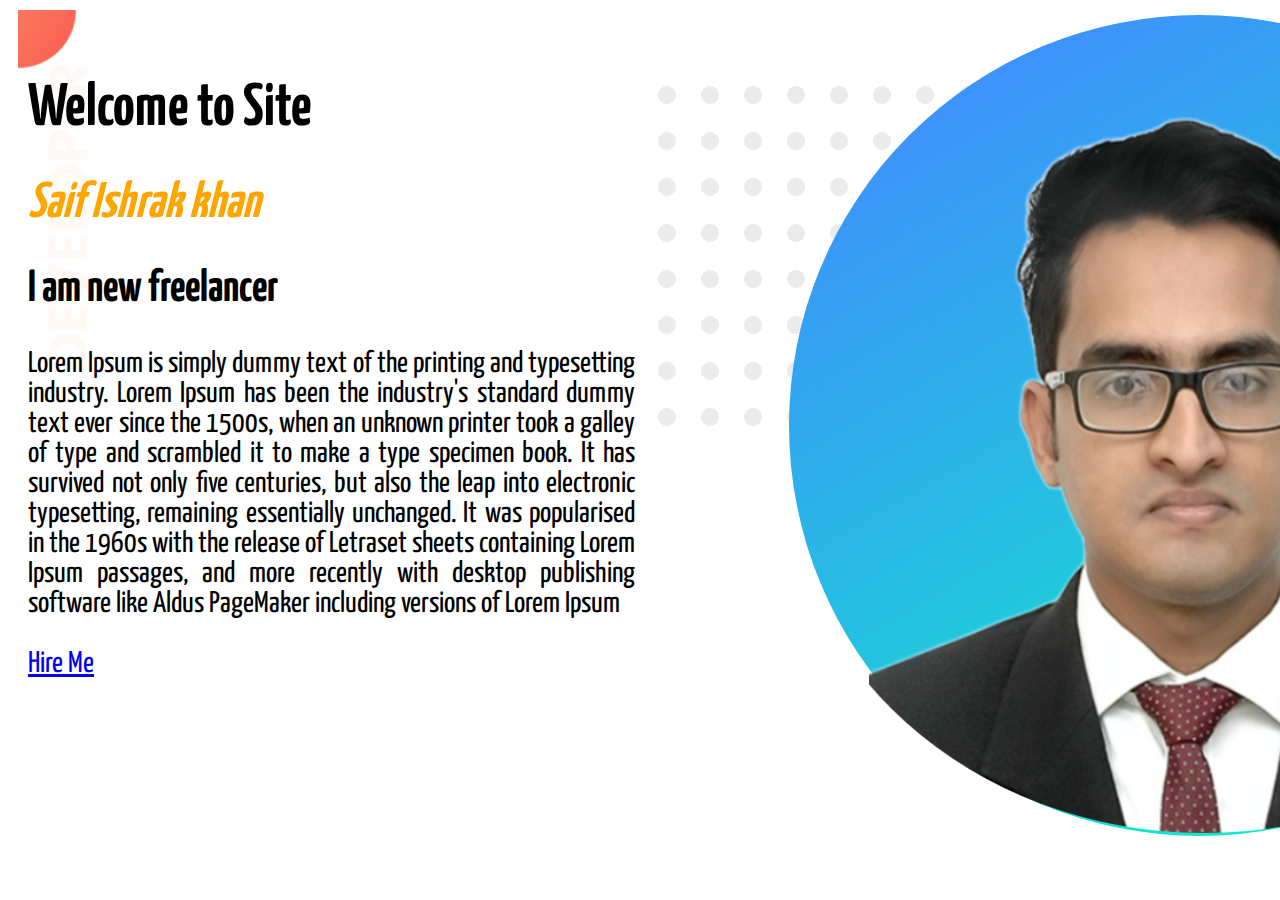
==== indes.html @ d19b3200 "first commit" ====
<!DOCTYPE html>
<html lang="en">

<head>

    <meta charset="UTF-8">
    <meta http-equiv="X-UA-Compatible" content="IE=edge">
    <meta name="viewport" content="width=device-width, initial-scale=1.0">
    <title>practices-2</title>
    <link rel="stylesheet" href="https://fonts.googleapis.com/css2?family=Qahiri&family=Yanone+Kaffeesatz:wght@300&display=swap" rel="stylesheet">
</head>

<body>
    <link rel="stylesheet" href="style.css">
    <section class="top">
        <div class="half-1">
            <h1>Welcome to Site</h1>
            <h1 id="name">Saif Ishrak khan</h1>
            <h2>I am new freelancer</h2>
            <p>Lorem Ipsum is simply dummy text of the printing and typesetting industry. Lorem Ipsum has been the industry's standard dummy text ever since the 1500s, when an unknown printer took a galley of type and scrambled it to make a type specimen
                book. It has survived not only five centuries, but also the leap into electronic typesetting, remaining essentially unchanged. It was popularised in the 1960s with the release of Letraset sheets containing Lorem Ipsum passages, and more
                recently with desktop publishing software like Aldus PageMaker including versions of Lorem Ipsum </p>
            <a class="button" href="https://www.lipsum.com/">Hire Me</a>
        </div>
        <div class="half-2">
            <img src="images/1.png" alt="">
        </div>
    </section>
</body>

</html>
---- style.css ----
body {
    font-family: 'Yanone Kaffeesatz', sans-serif;
    margin: o;
}

#name {
    color: orange;
    font-style: oblique;
    font-size: 50px;
}

h1 {
    font-size: 60px
}

.top {
    margin: 10px;
    display: flex;
    background-image: url(images/top-banner.png);
    background-repeat: no-repeat;
    align-items: center;
    padding: 5px;
}

.half-1 {
    text-align: justify;
    width: 50%;
    align-self: baseline;
    border: 10px;
    padding: 5px;
    padding-top: 25px;
    font-size: 30px;
}

.half-2 {
    width: 50%;
}
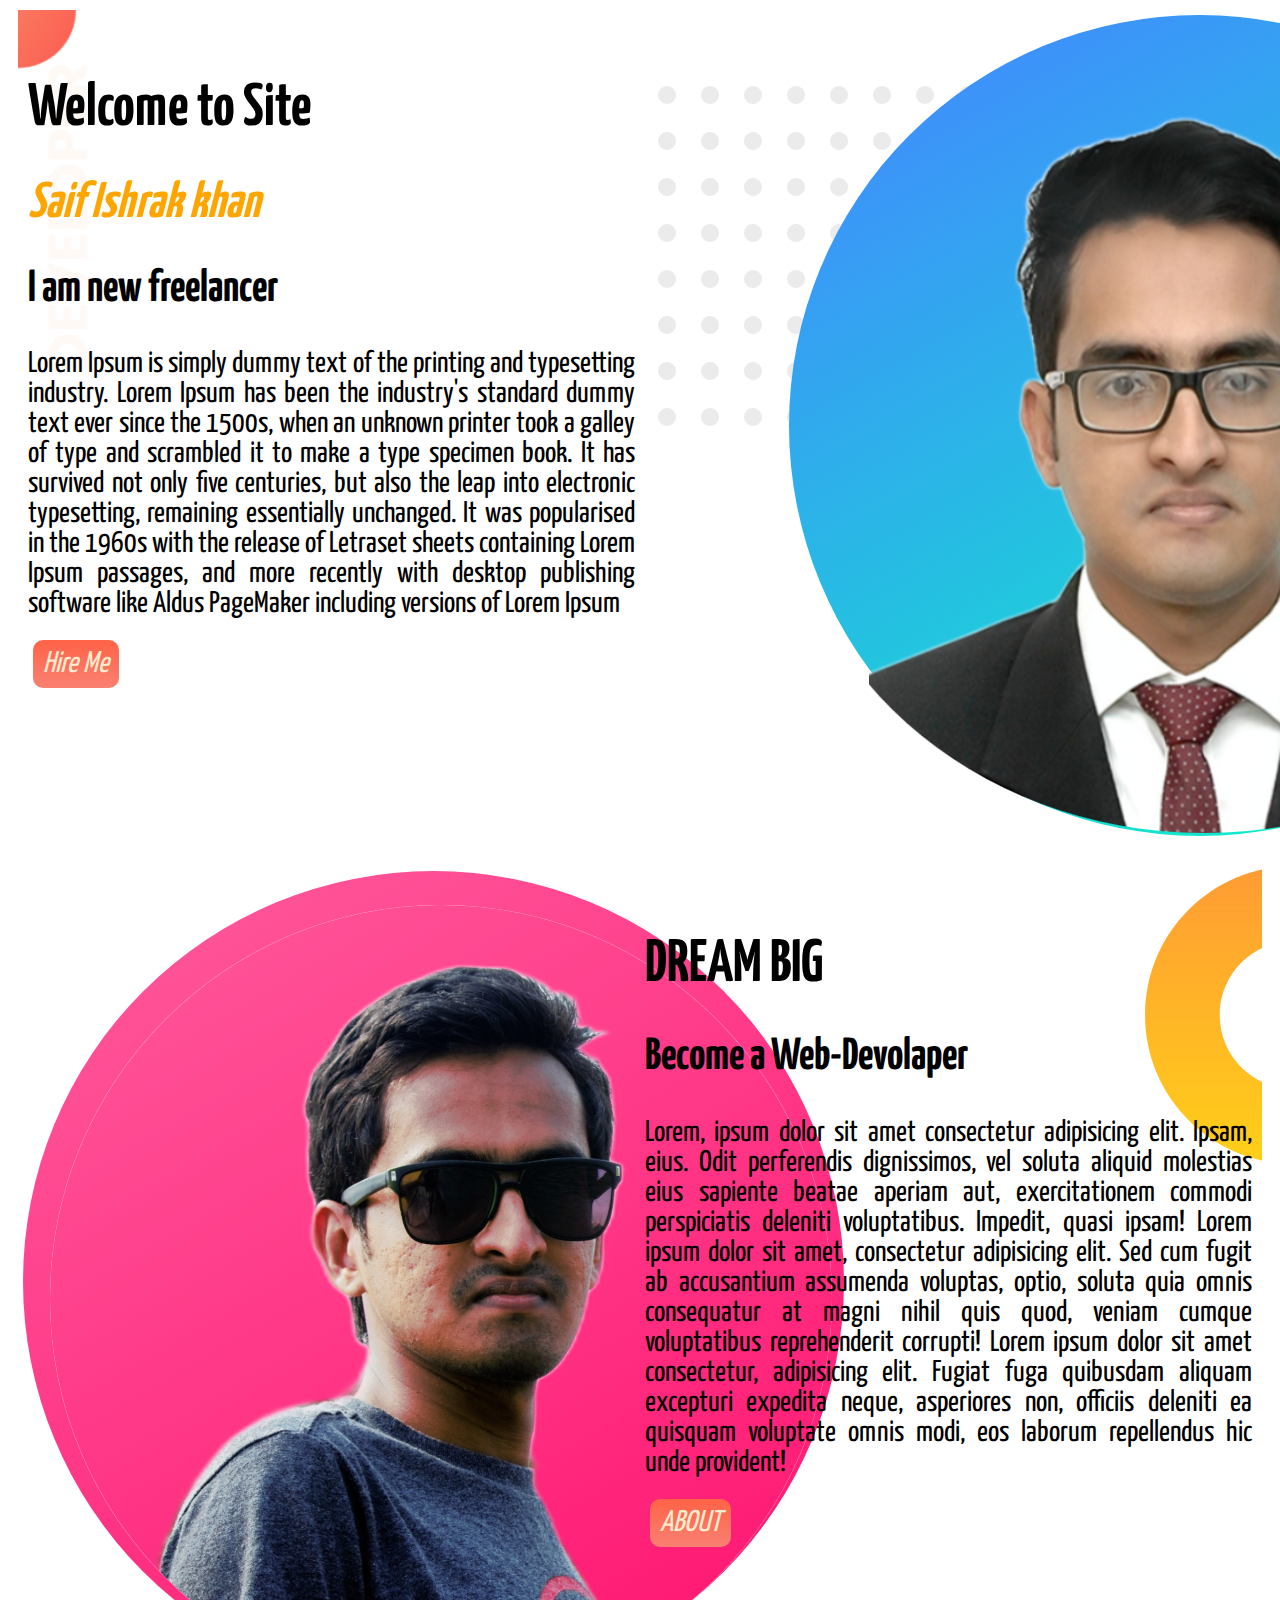
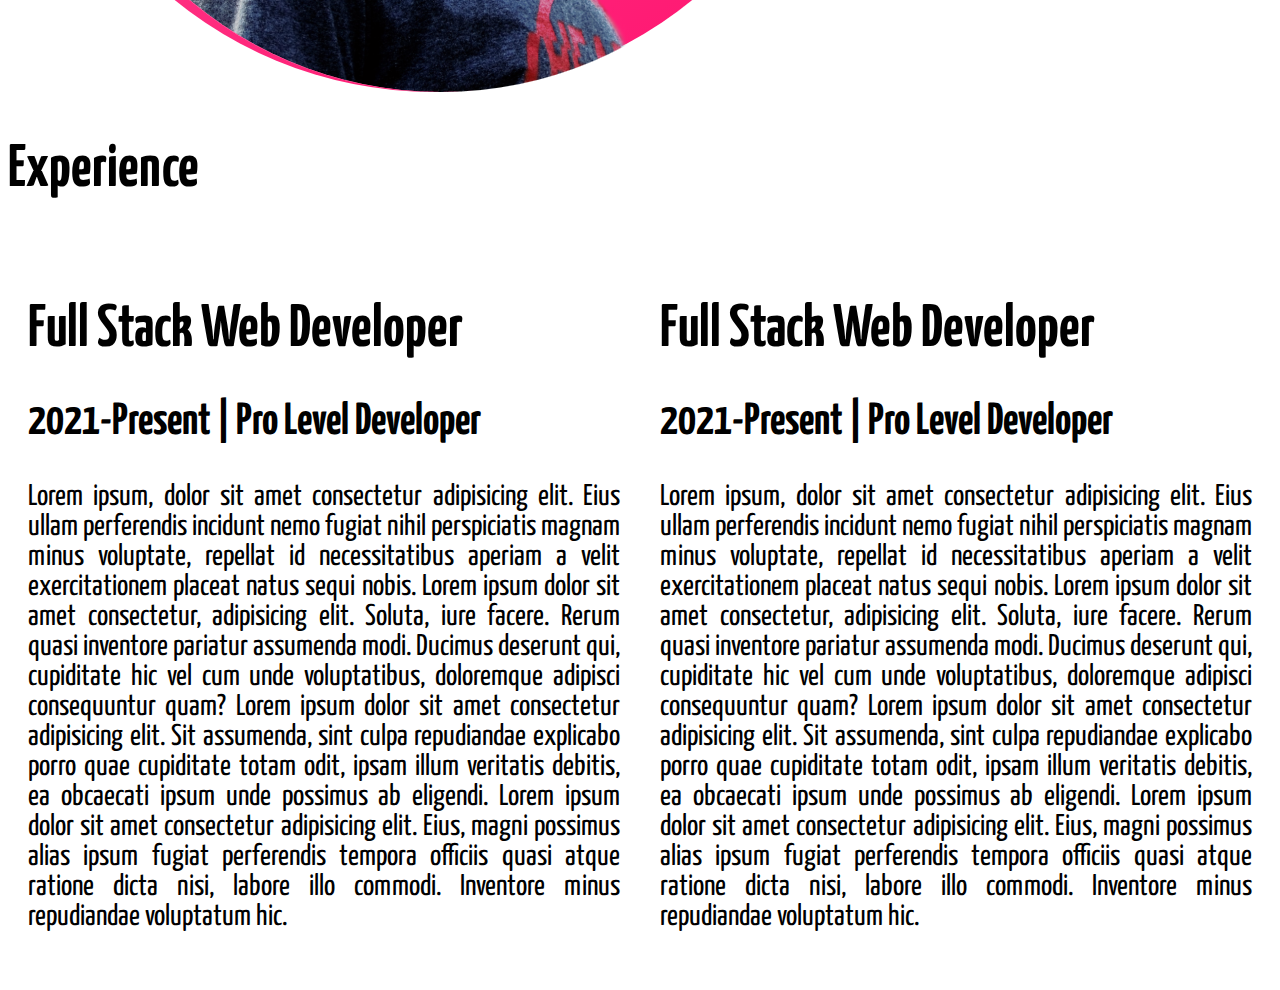
==== commit 16c501eb: "2nd" ====
--- a/indes.html
+++ b/indes.html
@@ -12,7 +12,7 @@
 
 <body>
     <link rel="stylesheet" href="style.css">
-    <section class="top">
+    <section class="top-1">
         <div class="half-1">
             <h1>Welcome to Site</h1>
             <h1 id="name">Saif Ishrak khan</h1>
@@ -20,12 +20,52 @@
             <p>Lorem Ipsum is simply dummy text of the printing and typesetting industry. Lorem Ipsum has been the industry's standard dummy text ever since the 1500s, when an unknown printer took a galley of type and scrambled it to make a type specimen
                 book. It has survived not only five centuries, but also the leap into electronic typesetting, remaining essentially unchanged. It was popularised in the 1960s with the release of Letraset sheets containing Lorem Ipsum passages, and more
                 recently with desktop publishing software like Aldus PageMaker including versions of Lorem Ipsum </p>
-            <a class="button" href="https://www.lipsum.com/">Hire Me</a>
+            <a class="button" target="-blank" href="https://www.lipsum.com/">Hire Me</a>
         </div>
         <div class="half-2">
             <img src="images/1.png" alt="">
         </div>
     </section>
+    <section class="top-2">
+        <div class="half-2">
+            <img src="images/2.png" alt="">
+        </div>
+        <div class="half-1">
+
+            <h1>DREAM BIG</h1>
+            <h2>Become a Web-Devolaper </h2>
+            <p>Lorem, ipsum dolor sit amet consectetur adipisicing elit. Ipsam, eius. Odit perferendis dignissimos, vel soluta aliquid molestias eius sapiente beatae aperiam aut, exercitationem commodi perspiciatis deleniti voluptatibus. Impedit, quasi ipsam!
+                Lorem ipsum dolor sit amet, consectetur adipisicing elit. Sed cum fugit ab accusantium assumenda voluptas, optio, soluta quia omnis consequatur at magni nihil quis quod, veniam cumque voluptatibus reprehenderit corrupti! Lorem ipsum dolor
+                sit amet consectetur, adipisicing elit. Fugiat fuga quibusdam aliquam excepturi expedita neque, asperiores non, officiis deleniti ea quisquam voluptate omnis modi, eos laborum repellendus hic unde provident!</p>
+            <a class="button" target="-blank" href="https://www.lipsum.com/">ABOUT</a>
+        </div>
+    </section>
+    <h1>Experience</h1>
+    <section class="top-3">
+
+        <div class="box-1">
+            <h1>Full Stack Web Developer</h1>
+            <h2>2021-Present | Pro Level Developer</h2>
+            <p> Lorem ipsum, dolor sit amet consectetur adipisicing elit. Eius ullam perferendis incidunt nemo fugiat nihil perspiciatis magnam minus voluptate, repellat id necessitatibus aperiam a velit exercitationem placeat natus sequi nobis. Lorem ipsum
+                dolor sit amet consectetur, adipisicing elit. Soluta, iure facere. Rerum quasi inventore pariatur assumenda modi. Ducimus deserunt qui, cupiditate hic vel cum unde voluptatibus, doloremque adipisci consequuntur quam? Lorem ipsum dolor
+                sit amet consectetur adipisicing elit. Sit assumenda, sint culpa repudiandae explicabo porro quae cupiditate totam odit, ipsam illum veritatis debitis, ea obcaecati ipsum unde possimus ab eligendi. Lorem ipsum dolor sit amet consectetur
+                adipisicing elit. Eius, magni possimus alias ipsum fugiat perferendis tempora officiis quasi atque ratione dicta nisi, labore illo commodi. Inventore minus repudiandae voluptatum hic.
+            </p>
+
+
+        </div>
+        <div class="box-2">
+
+            <h1>Full Stack Web Developer</h1>
+            <h2>2021-Present | Pro Level Developer</h2>
+            <p> Lorem ipsum, dolor sit amet consectetur adipisicing elit. Eius ullam perferendis incidunt nemo fugiat nihil perspiciatis magnam minus voluptate, repellat id necessitatibus aperiam a velit exercitationem placeat natus sequi nobis. Lorem ipsum
+                dolor sit amet consectetur, adipisicing elit. Soluta, iure facere. Rerum quasi inventore pariatur assumenda modi. Ducimus deserunt qui, cupiditate hic vel cum unde voluptatibus, doloremque adipisci consequuntur quam? Lorem ipsum dolor
+                sit amet consectetur adipisicing elit. Sit assumenda, sint culpa repudiandae explicabo porro quae cupiditate totam odit, ipsam illum veritatis debitis, ea obcaecati ipsum unde possimus ab eligendi. Lorem ipsum dolor sit amet consectetur
+                adipisicing elit. Eius, magni possimus alias ipsum fugiat perferendis tempora officiis quasi atque ratione dicta nisi, labore illo commodi. Inventore minus repudiandae voluptatum hic.
+            </p>
+
+        </div>
+    </section>
 </body>
 
 </html>--- a/style.css
+++ b/style.css
@@ -13,7 +13,7 @@
     font-size: 60px
 }
 
-.top {
+.top-1 {
     margin: 10px;
     display: flex;
     background-image: url(images/top-banner.png);
@@ -34,4 +34,53 @@
 
 .half-2 {
     width: 50%;
+}
+
+.button {
+    font-size: 700;
+    font-style: oblique;
+    padding: 10px;
+    text-decoration: none;
+    background-image: linear-gradient(tomato, salmon);
+    margin: 5px;
+    border: 5px;
+    border-radius: 10px;
+    height: 50px;
+    width: 80px;
+    color: blanchedalmond;
+}
+
+.top-2 {
+    margin: 10px;
+    display: flex;
+    background-image: url(images/dream-bg.png);
+    background-position: 100% 0;
+    background-repeat: no-repeat;
+    align-items: center;
+    padding: 5px;
+}
+
+.top-3 {
+    display: flex;
+    position: center;
+}
+
+.box-1 {
+    border: 50%;
+    text-align: justify;
+    padding: 10px;
+    margin: 10px;
+    border-left: 5px lightcoral;
+    background-position: right;
+    font-size: 30px;
+}
+
+.box-2 {
+    text-align: justify;
+    padding: 10px;
+    margin: 10px;
+    border-width: 50%;
+    border-left: 5px rgb(45, 8, 255);
+    background-position: left;
+    font-size: 30px;
 }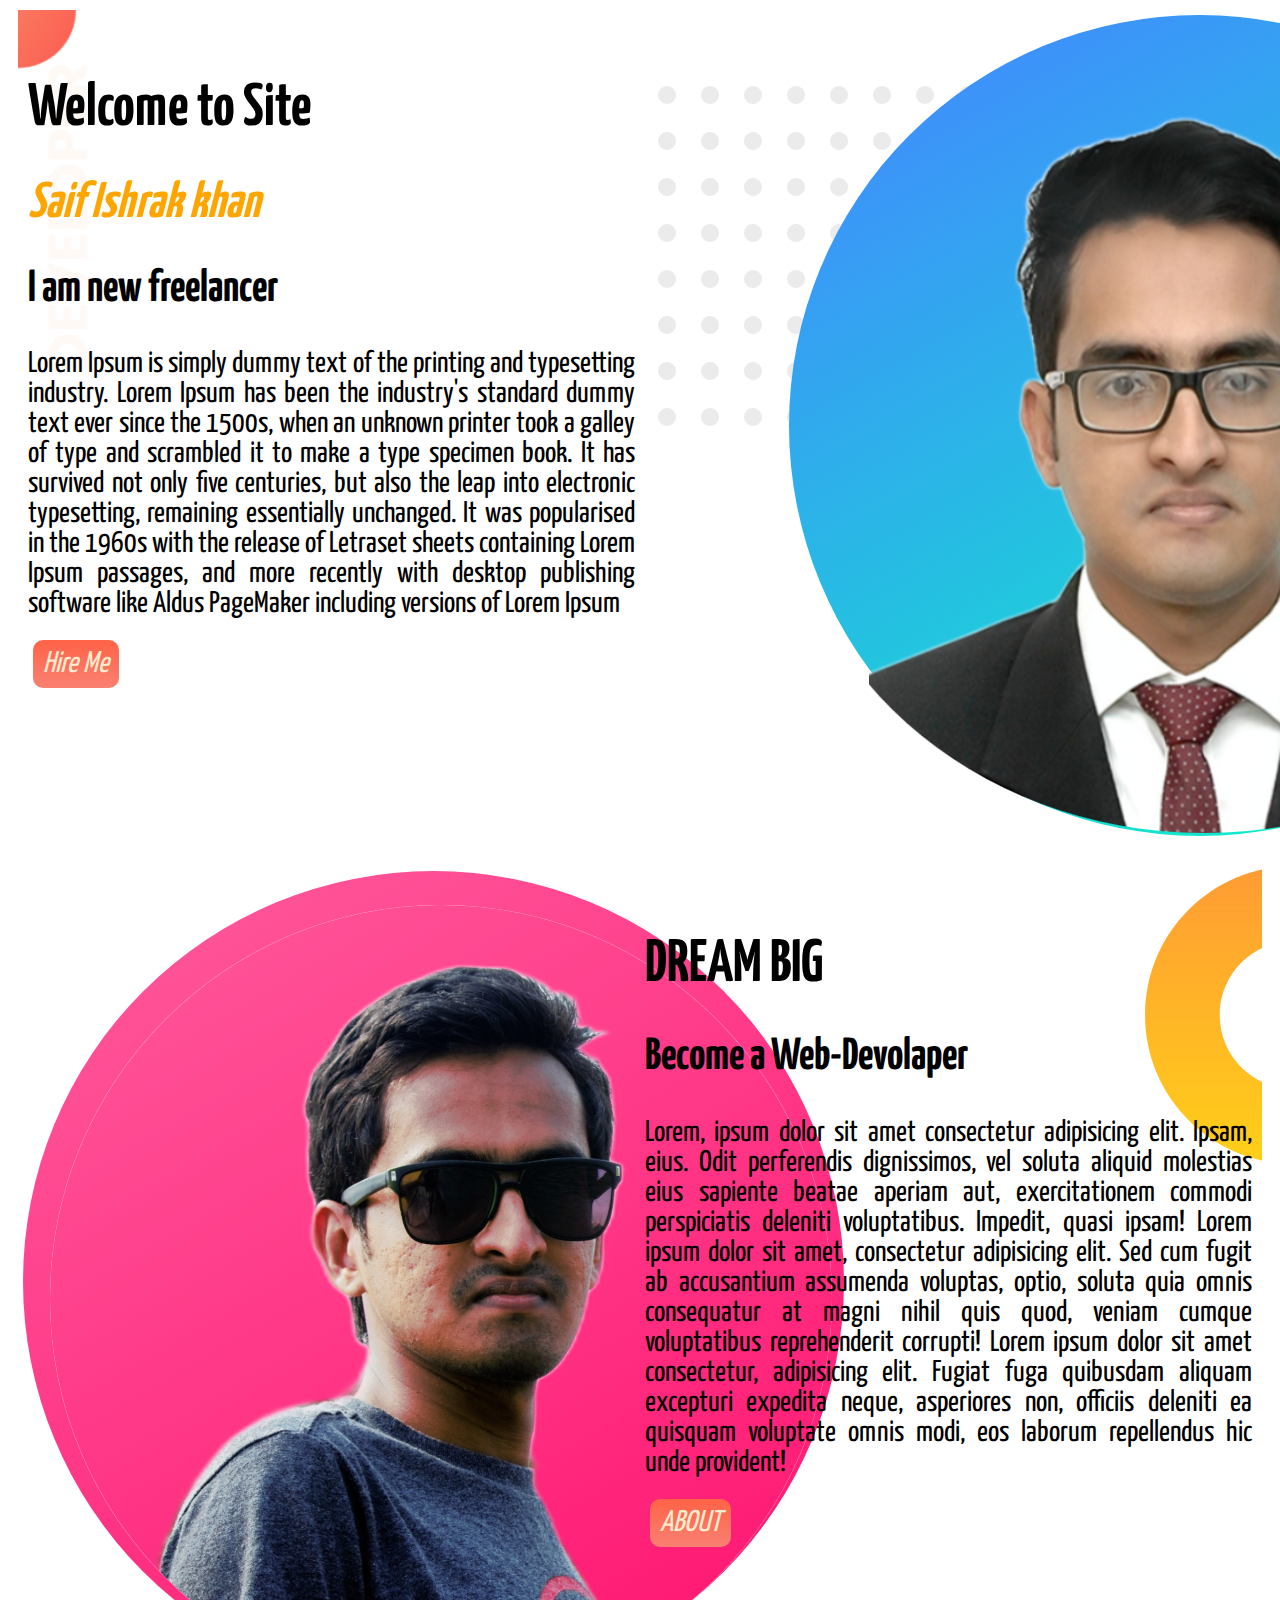
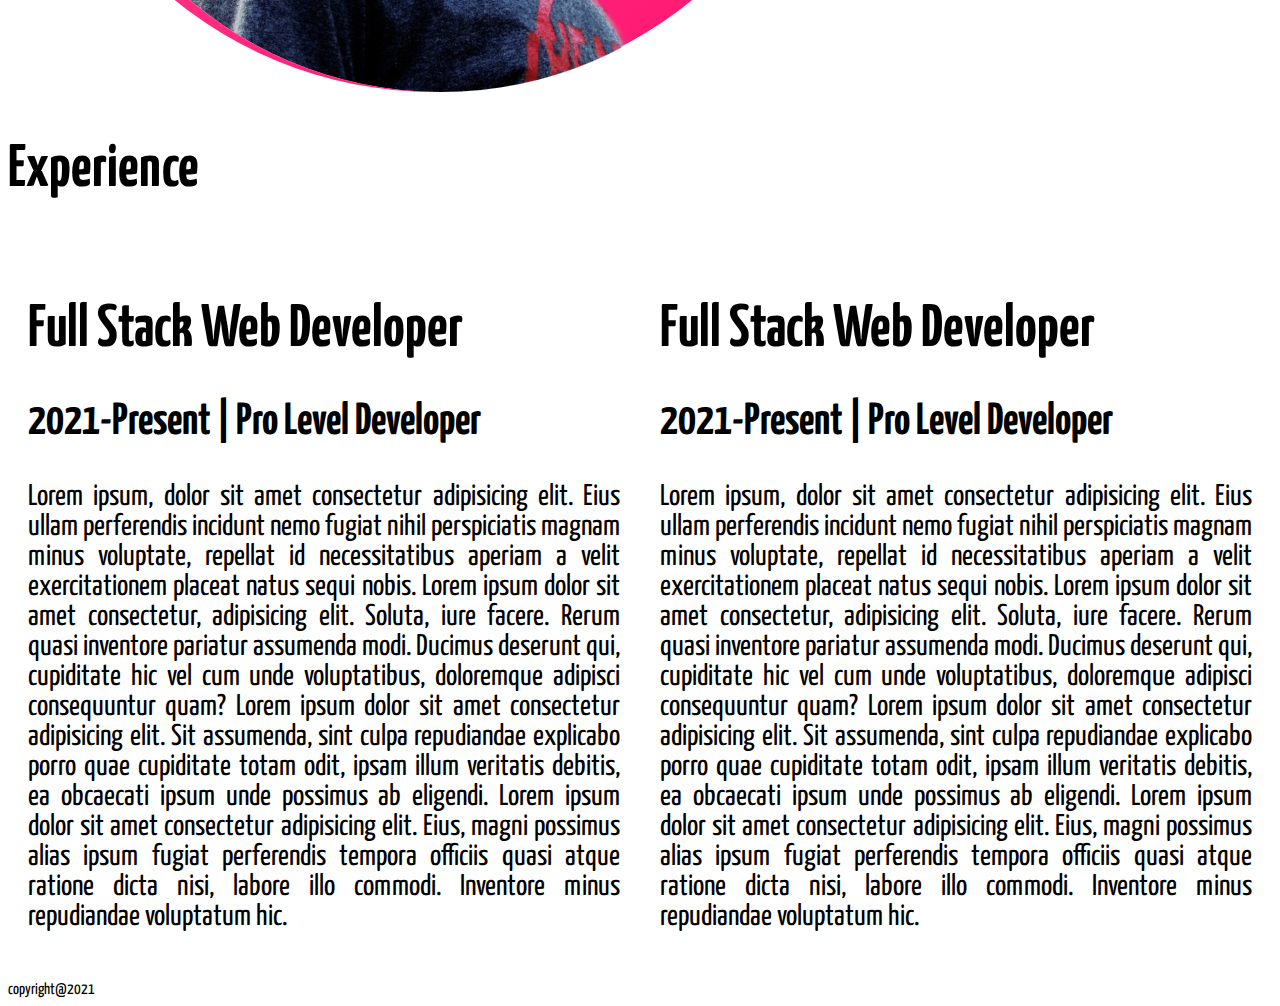
==== commit e804a1e3: "3rd" ====
--- a/indes.html
+++ b/indes.html
@@ -67,5 +67,6 @@
         </div>
     </section>
 </body>
+<footer> copyright@2021</footer>
 
 </html>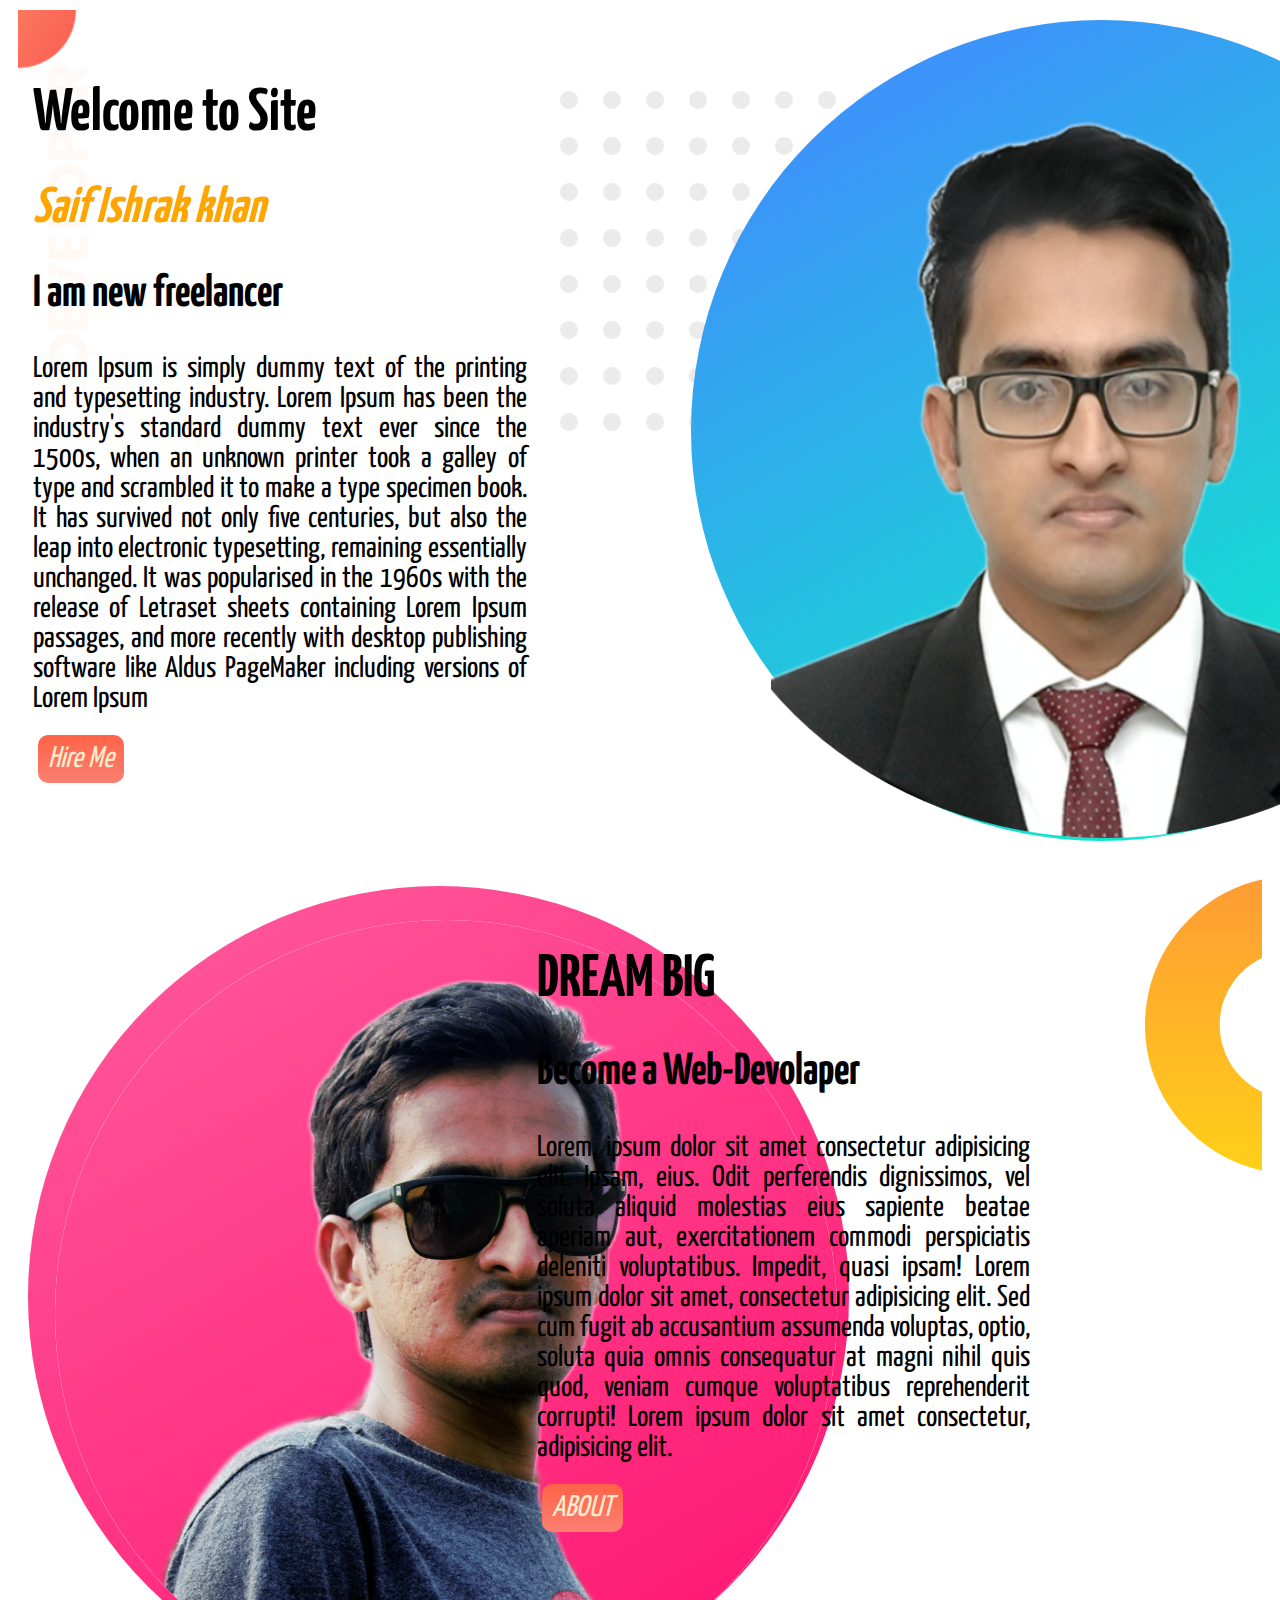
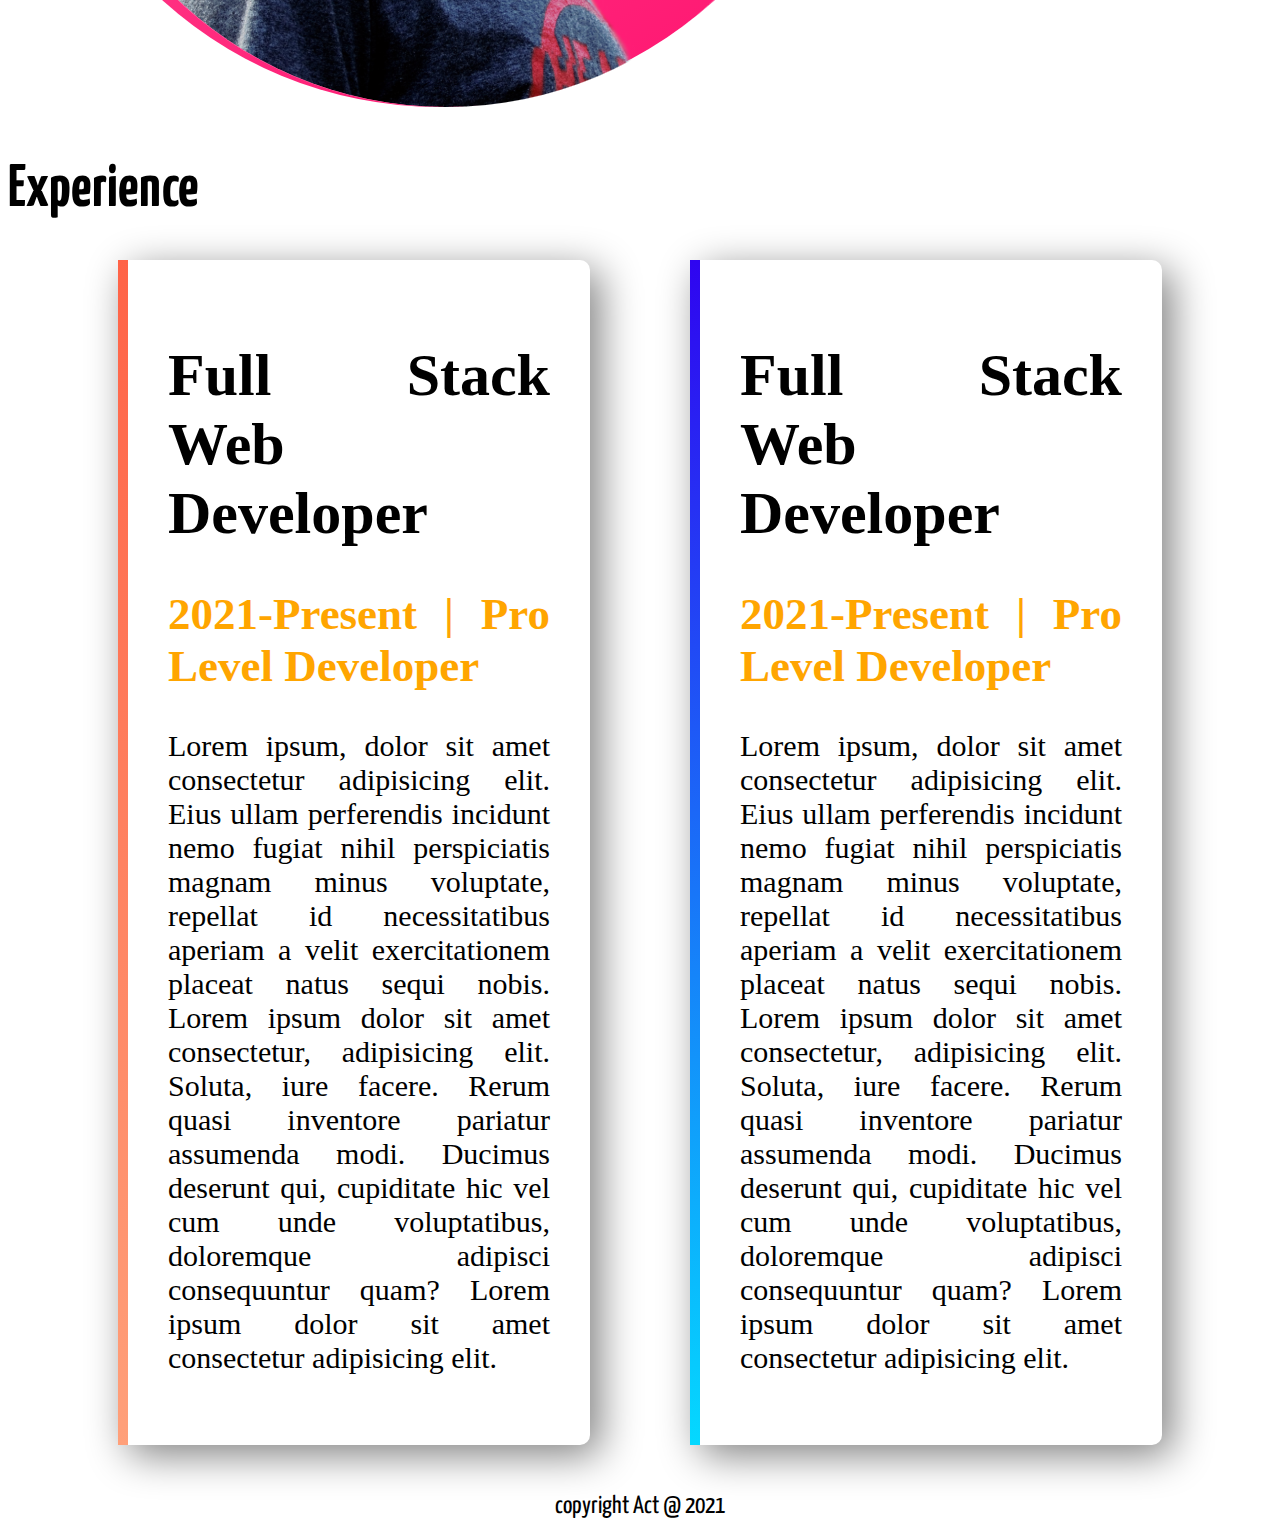
==== commit c73a65d9: "4" ====
--- a/indes.html
+++ b/indes.html
@@ -36,7 +36,7 @@
             <h2>Become a Web-Devolaper </h2>
             <p>Lorem, ipsum dolor sit amet consectetur adipisicing elit. Ipsam, eius. Odit perferendis dignissimos, vel soluta aliquid molestias eius sapiente beatae aperiam aut, exercitationem commodi perspiciatis deleniti voluptatibus. Impedit, quasi ipsam!
                 Lorem ipsum dolor sit amet, consectetur adipisicing elit. Sed cum fugit ab accusantium assumenda voluptas, optio, soluta quia omnis consequatur at magni nihil quis quod, veniam cumque voluptatibus reprehenderit corrupti! Lorem ipsum dolor
-                sit amet consectetur, adipisicing elit. Fugiat fuga quibusdam aliquam excepturi expedita neque, asperiores non, officiis deleniti ea quisquam voluptate omnis modi, eos laborum repellendus hic unde provident!</p>
+                sit amet consectetur, adipisicing elit. </p>
             <a class="button" target="-blank" href="https://www.lipsum.com/">ABOUT</a>
         </div>
     </section>
@@ -45,11 +45,10 @@
 
         <div class="box-1">
             <h1>Full Stack Web Developer</h1>
-            <h2>2021-Present | Pro Level Developer</h2>
+            <h2 id="text-hilight">2021-Present | Pro Level Developer</h2>
             <p> Lorem ipsum, dolor sit amet consectetur adipisicing elit. Eius ullam perferendis incidunt nemo fugiat nihil perspiciatis magnam minus voluptate, repellat id necessitatibus aperiam a velit exercitationem placeat natus sequi nobis. Lorem ipsum
                 dolor sit amet consectetur, adipisicing elit. Soluta, iure facere. Rerum quasi inventore pariatur assumenda modi. Ducimus deserunt qui, cupiditate hic vel cum unde voluptatibus, doloremque adipisci consequuntur quam? Lorem ipsum dolor
-                sit amet consectetur adipisicing elit. Sit assumenda, sint culpa repudiandae explicabo porro quae cupiditate totam odit, ipsam illum veritatis debitis, ea obcaecati ipsum unde possimus ab eligendi. Lorem ipsum dolor sit amet consectetur
-                adipisicing elit. Eius, magni possimus alias ipsum fugiat perferendis tempora officiis quasi atque ratione dicta nisi, labore illo commodi. Inventore minus repudiandae voluptatum hic.
+                sit amet consectetur adipisicing elit.
             </p>
 
 
@@ -57,16 +56,15 @@
         <div class="box-2">
 
             <h1>Full Stack Web Developer</h1>
-            <h2>2021-Present | Pro Level Developer</h2>
+            <h2 id="text-hilight">2021-Present | Pro Level Developer</h2>
             <p> Lorem ipsum, dolor sit amet consectetur adipisicing elit. Eius ullam perferendis incidunt nemo fugiat nihil perspiciatis magnam minus voluptate, repellat id necessitatibus aperiam a velit exercitationem placeat natus sequi nobis. Lorem ipsum
                 dolor sit amet consectetur, adipisicing elit. Soluta, iure facere. Rerum quasi inventore pariatur assumenda modi. Ducimus deserunt qui, cupiditate hic vel cum unde voluptatibus, doloremque adipisci consequuntur quam? Lorem ipsum dolor
-                sit amet consectetur adipisicing elit. Sit assumenda, sint culpa repudiandae explicabo porro quae cupiditate totam odit, ipsam illum veritatis debitis, ea obcaecati ipsum unde possimus ab eligendi. Lorem ipsum dolor sit amet consectetur
-                adipisicing elit. Eius, magni possimus alias ipsum fugiat perferendis tempora officiis quasi atque ratione dicta nisi, labore illo commodi. Inventore minus repudiandae voluptatum hic.
+                sit amet consectetur adipisicing elit.
             </p>
 
         </div>
     </section>
 </body>
-<footer> copyright@2021</footer>
+<footer class="ft"> copyright Act @ 2021</footer>
 
 </html>--- a/style.css
+++ b/style.css
@@ -22,18 +22,37 @@
     padding: 5px;
 }
 
+.top-2 {
+    margin: 10px;
+    display: flex;
+    background-image: url(images/dream-bg.png);
+    background-position: 100% 0;
+    background-repeat: no-repeat;
+    align-items: center;
+    padding: 5px;
+}
+
+.top-3 {
+    display: flex;
+    position: center;
+    margin: 10px;
+    -ms-flex-item-align: center;
+}
+
 .half-1 {
     text-align: justify;
-    width: 50%;
+    width: 40%;
     align-self: baseline;
     border: 10px;
     padding: 5px;
     padding-top: 25px;
     font-size: 30px;
+    margin: 5px;
 }
 
 .half-2 {
-    width: 50%;
+    width: 40%;
+    margin: 5px;
 }
 
 .button {
@@ -50,37 +69,43 @@
     color: blanchedalmond;
 }
 
-.top-2 {
-    margin: 10px;
-    display: flex;
-    background-image: url(images/dream-bg.png);
-    background-position: 100% 0;
-    background-repeat: no-repeat;
-    align-items: center;
-    padding: 5px;
-}
-
-.top-3 {
-    display: flex;
-    position: center;
+#text-hilight {
+    color: orange;
 }
 
 .box-1 {
-    border: 50%;
+    margin: 0px 50px 0 100px;
+    border-left: 10px solid;
+    border-image: linear-gradient(180deg, tomato, lightsalmon);
+    border-image-slice: 1;
+    width: 40%;
     text-align: justify;
     padding: 10px;
-    margin: 10px;
-    border-left: 5px lightcoral;
-    background-position: right;
     font-size: 30px;
+    box-shadow: 10px 10px 40px gray;
+    border-radius: 10px;
+    padding: 40px;
+    font-family: 'Times New Roman', Times, serif;
+    width: 40%;
 }
 
 .box-2 {
+    margin: 0px 100px 0 50px;
+    border-left: 10px solid;
+    border-image: linear-gradient(180deg, rgb(47, 4, 240), rgb(4, 217, 255));
+    border-image-slice: 1;
     text-align: justify;
     padding: 10px;
-    margin: 10px;
-    border-width: 50%;
-    border-left: 5px rgb(45, 8, 255);
-    background-position: left;
     font-size: 30px;
+    box-shadow: 10px 10px 40px gray;
+    border-radius: 10px;
+    padding: 40px;
+    font-family: 'Times New Roman', Times, serif;
+    width: 40%;
+}
+
+.ft {
+    margin-top: 50px;
+    text-align: center;
+    font-size: 25px;
 }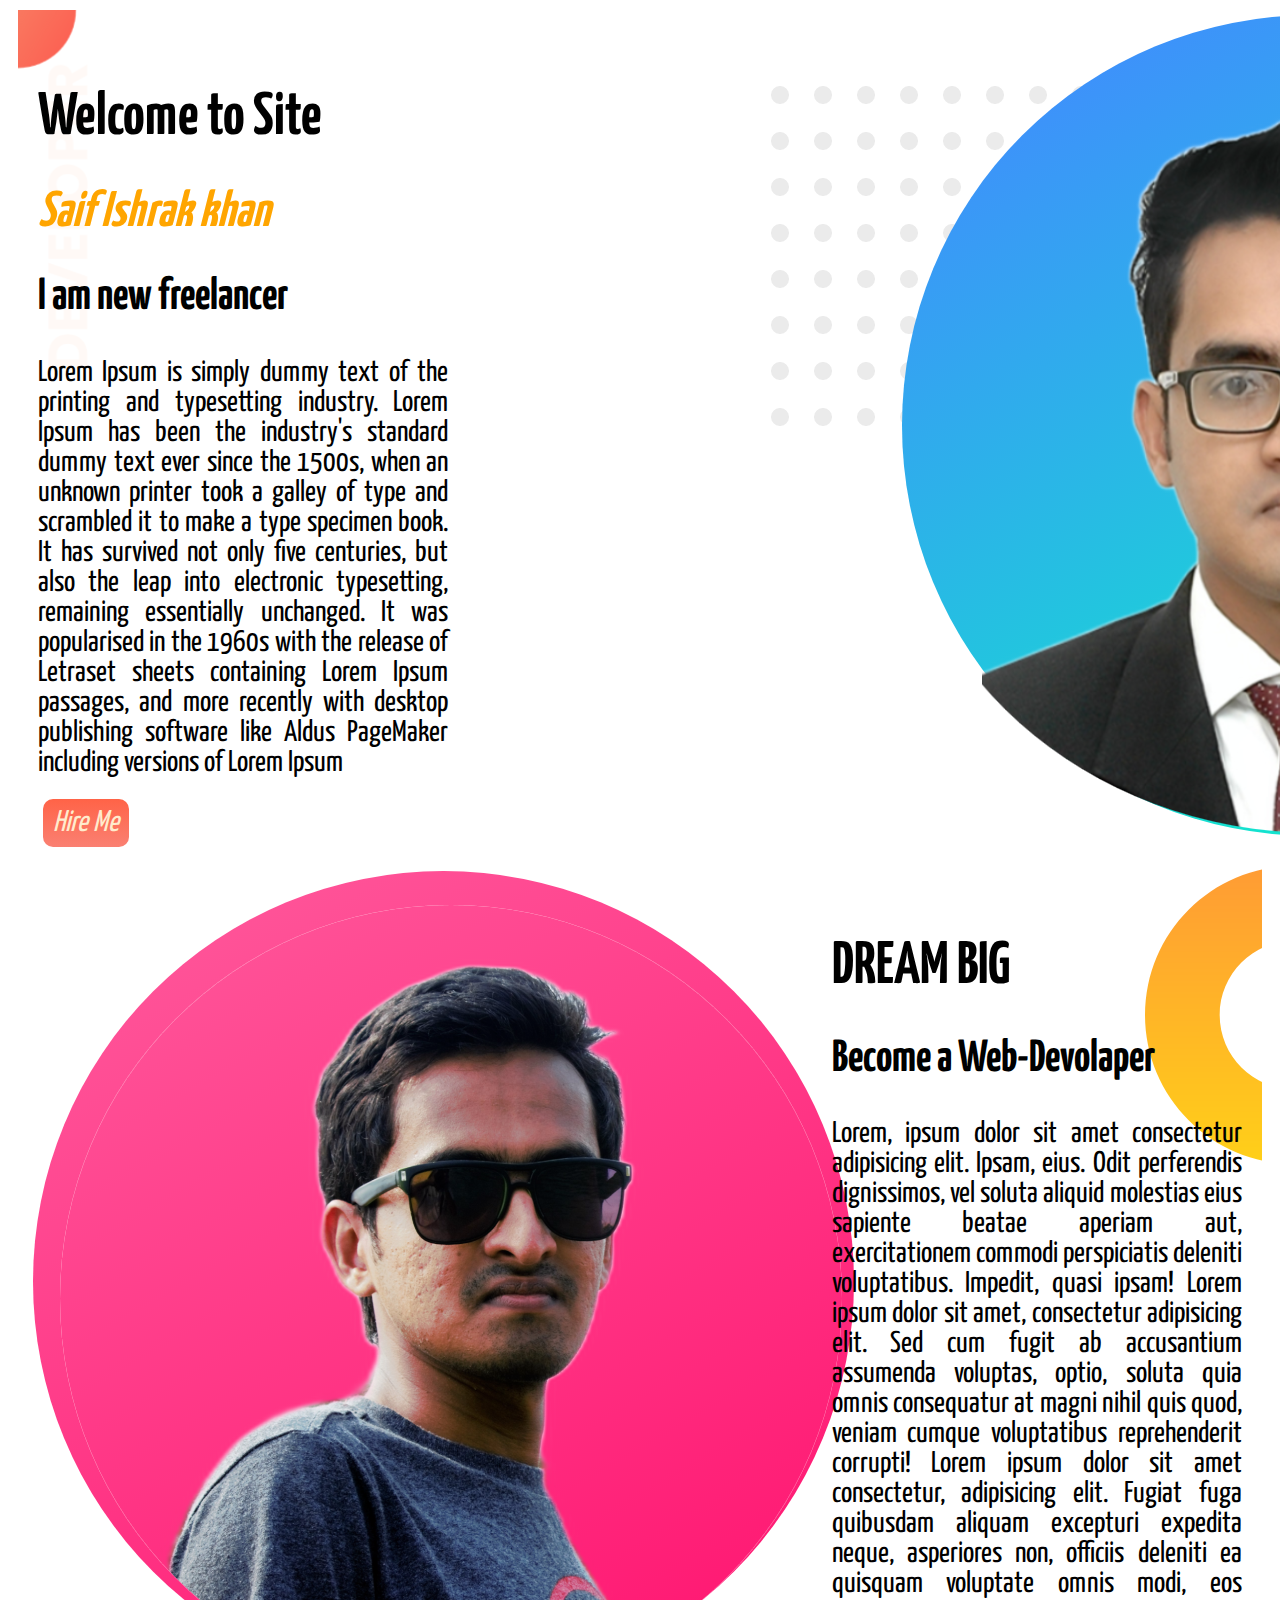
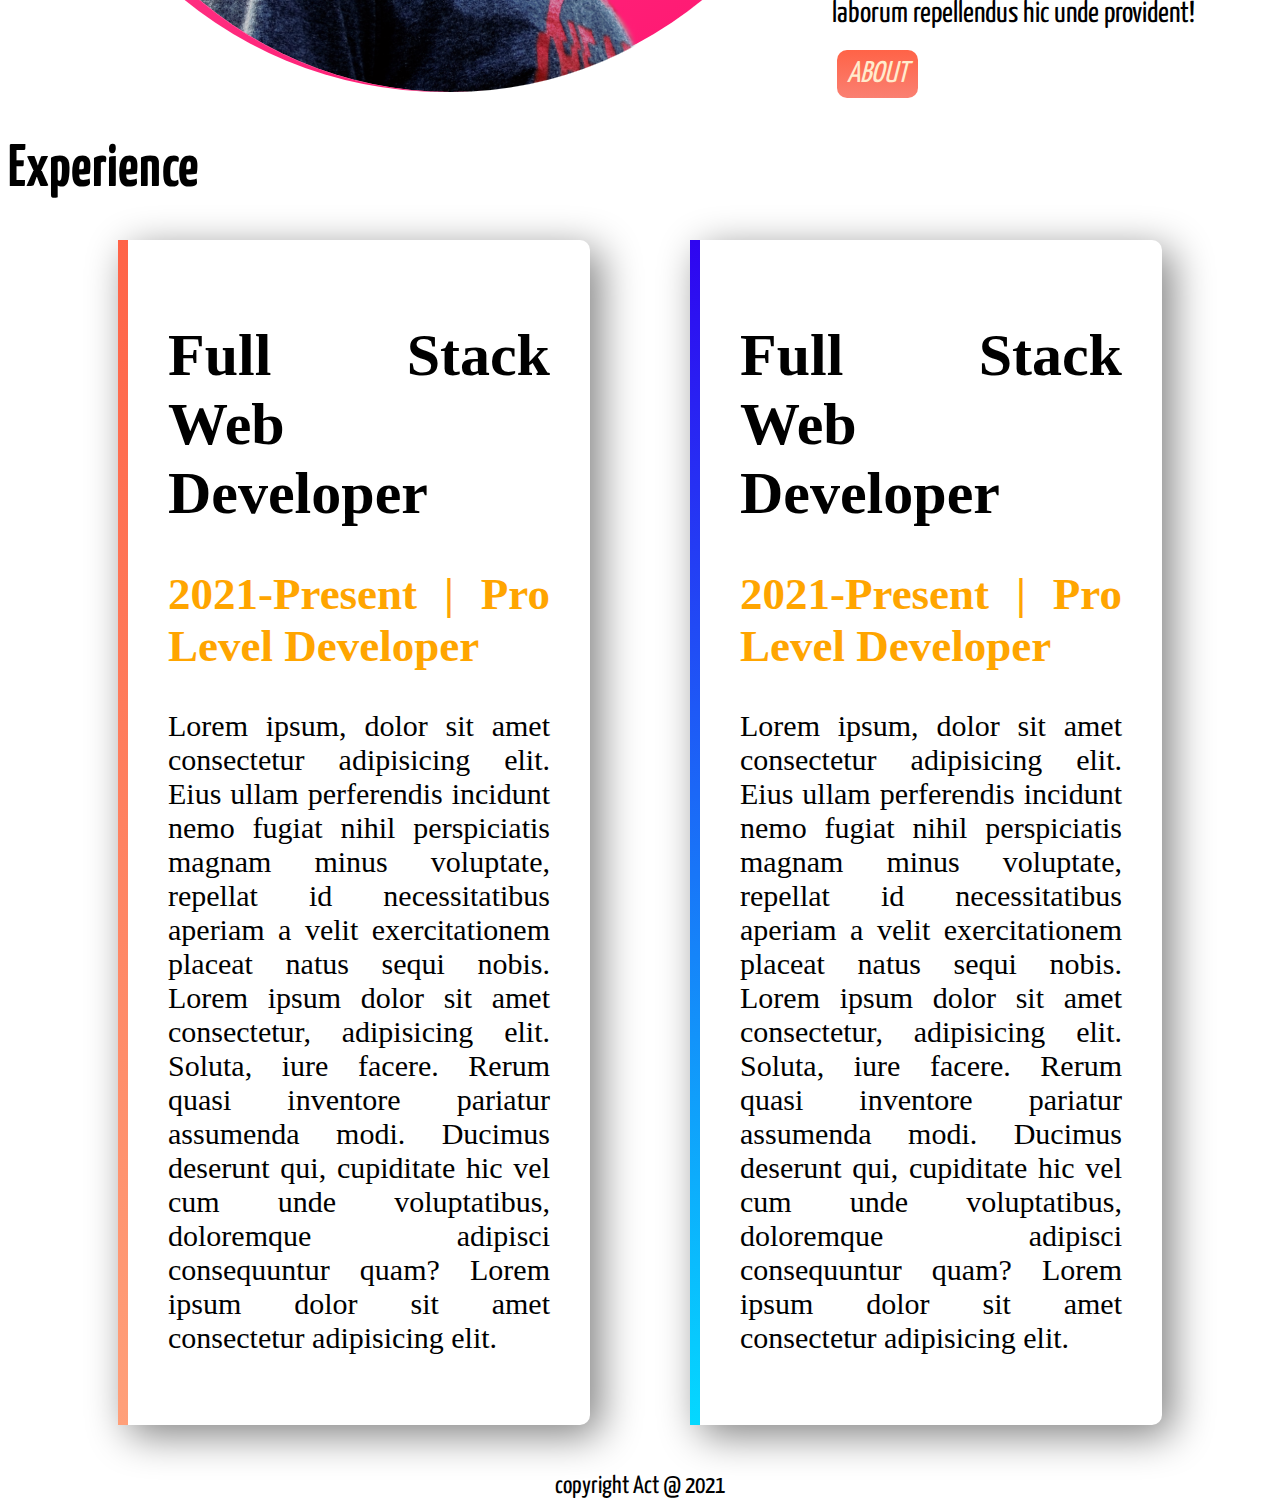
==== commit ed40c514: "5" ====
--- a/indes.html
+++ b/indes.html
@@ -27,16 +27,16 @@
         </div>
     </section>
     <section class="top-2">
-        <div class="half-2">
+        <div class="half-3">
             <img src="images/2.png" alt="">
         </div>
-        <div class="half-1">
+        <div class="half-4">
 
             <h1>DREAM BIG</h1>
             <h2>Become a Web-Devolaper </h2>
             <p>Lorem, ipsum dolor sit amet consectetur adipisicing elit. Ipsam, eius. Odit perferendis dignissimos, vel soluta aliquid molestias eius sapiente beatae aperiam aut, exercitationem commodi perspiciatis deleniti voluptatibus. Impedit, quasi ipsam!
                 Lorem ipsum dolor sit amet, consectetur adipisicing elit. Sed cum fugit ab accusantium assumenda voluptas, optio, soluta quia omnis consequatur at magni nihil quis quod, veniam cumque voluptatibus reprehenderit corrupti! Lorem ipsum dolor
-                sit amet consectetur, adipisicing elit. </p>
+                sit amet consectetur, adipisicing elit. Fugiat fuga quibusdam aliquam excepturi expedita neque, asperiores non, officiis deleniti ea quisquam voluptate omnis modi, eos laborum repellendus hic unde provident!</p>
             <a class="button" target="-blank" href="https://www.lipsum.com/">ABOUT</a>
         </div>
     </section>
--- a/style.css
+++ b/style.css
@@ -42,17 +42,31 @@
 .half-1 {
     text-align: justify;
     width: 40%;
-    align-self: baseline;
     border: 10px;
     padding: 5px;
     padding-top: 25px;
     font-size: 30px;
-    margin: 5px;
+    margin: 0px 150px 0px 10px;
 }
 
 .half-2 {
+    margin: 0px 10px 0 150px;
     width: 40%;
-    margin: 5px;
+}
+
+.half-3 {
+    margin: 0px 150px 0px 10px;
+    width: 40%;
+}
+
+.half-4 {
+    text-align: justify;
+    width: 40%;
+    border: 10px;
+    padding: 5px;
+    padding-top: 25px;
+    font-size: 30px;
+    margin: 0px 10px 0 150px;
 }
 
 .button {
